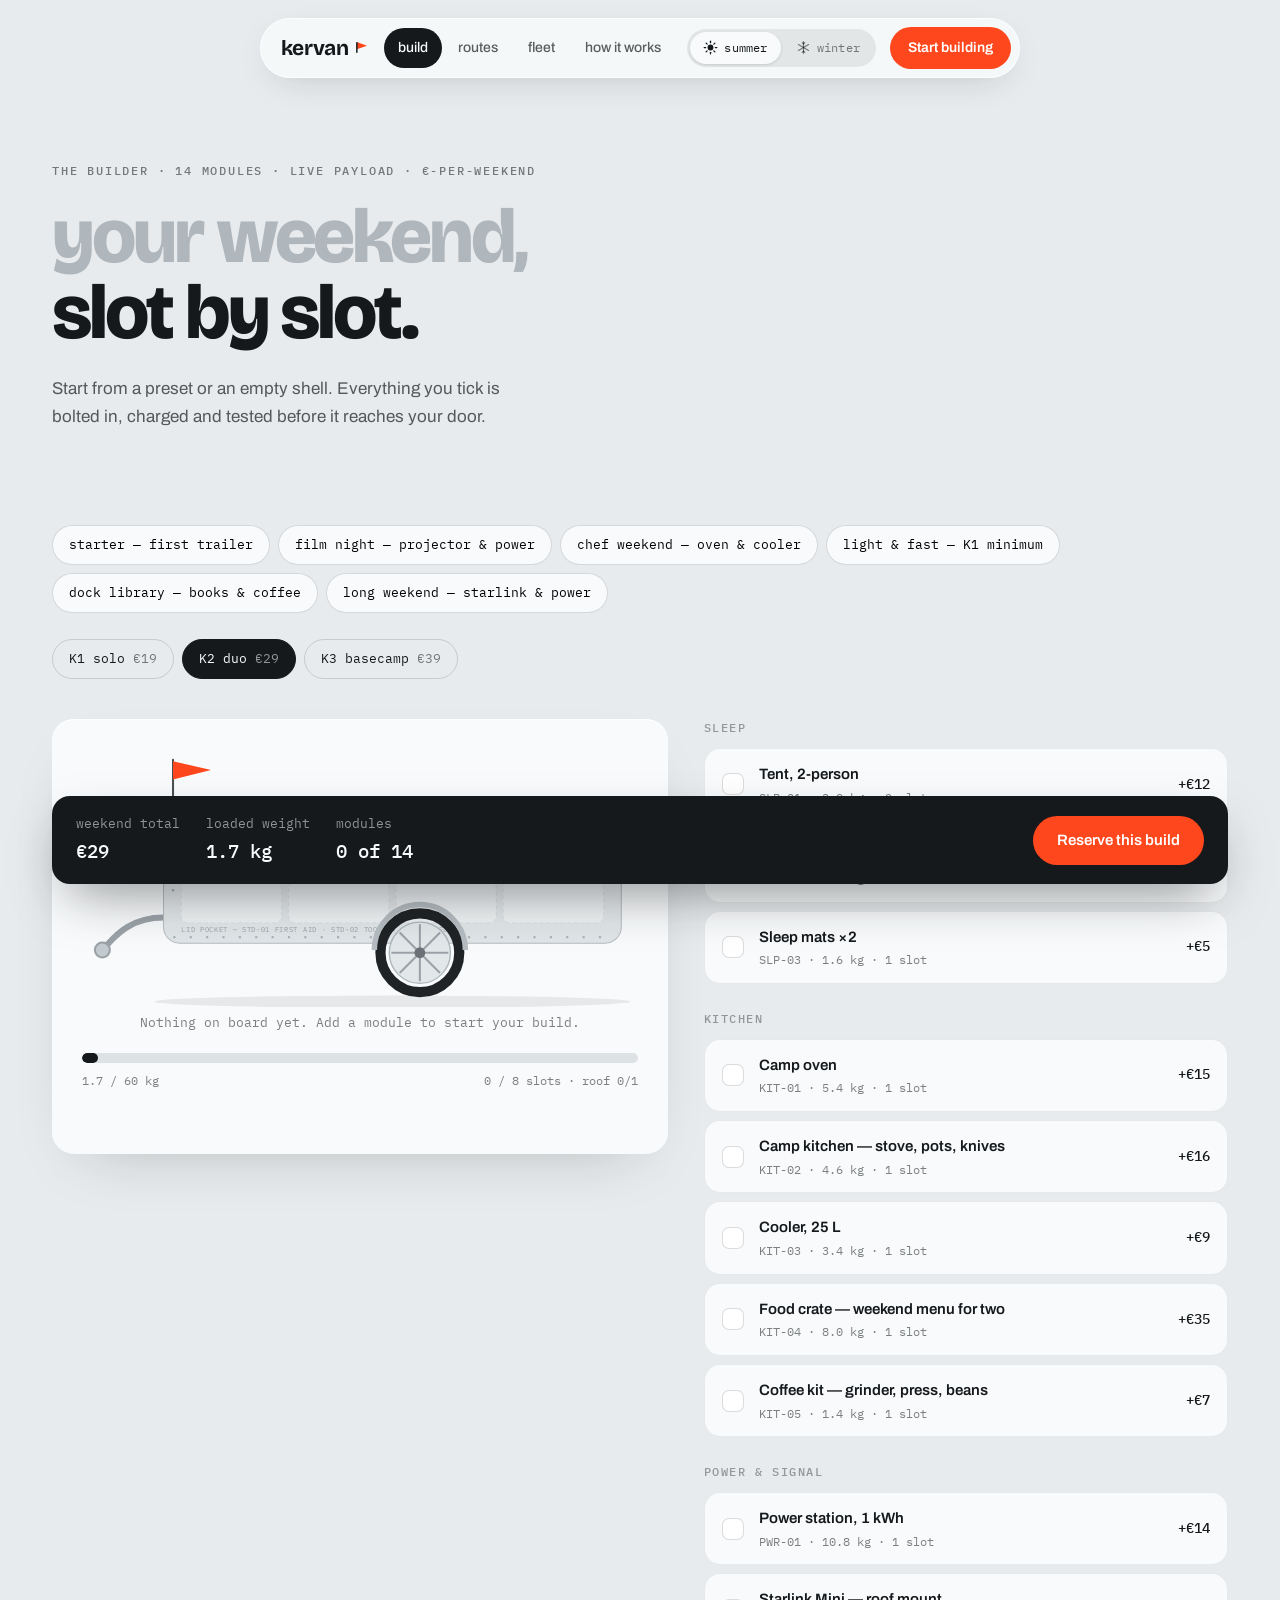
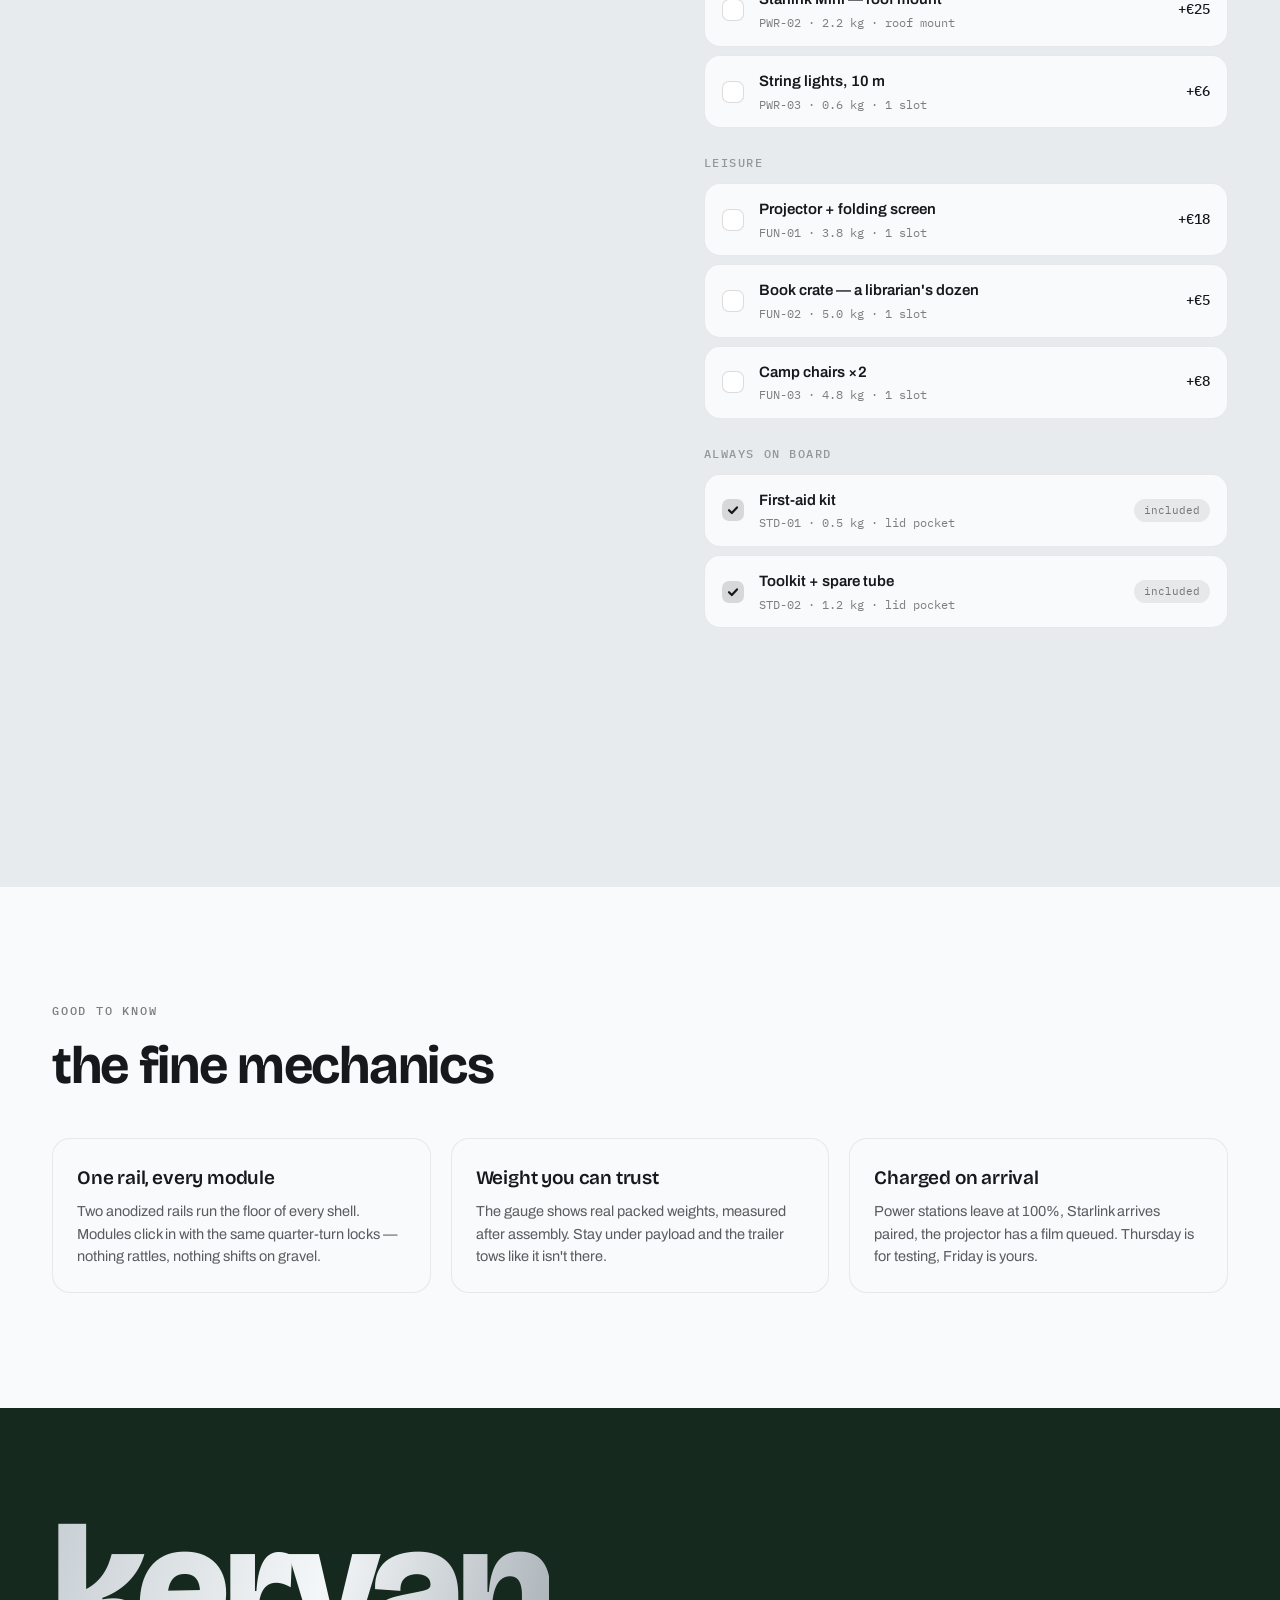
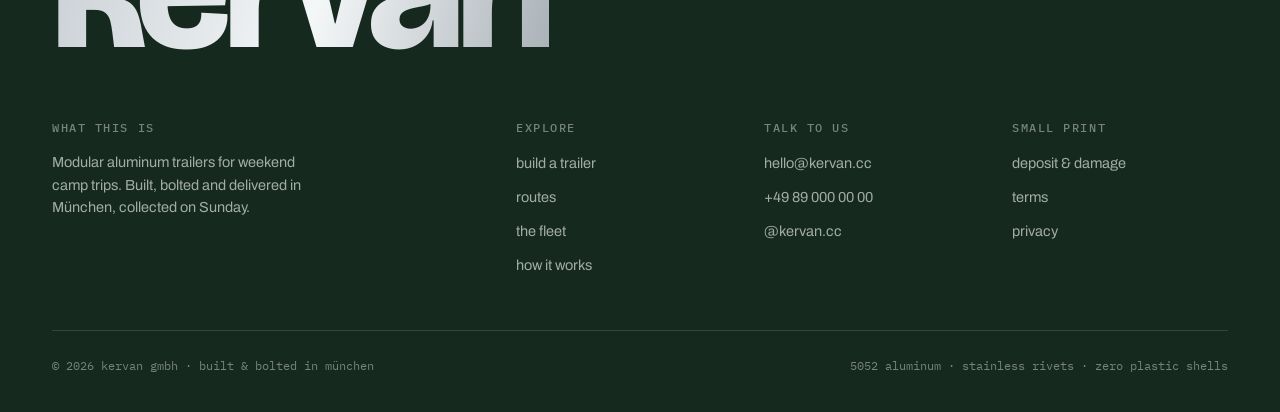
==== builder.html @ 7f9ca3a7 "kervan — modular bike-trailer rental site Static site: summer camp + winter ski seasonal modes, live" ====
<!DOCTYPE html>
<html lang="en">
<head>
<meta charset="UTF-8">
<meta name="viewport" content="width=device-width, initial-scale=1.0">
<title>build your trailer — kervan</title>
<meta name="description" content="Pick a shell, click in your modules — oven, projector, Starlink, books — and watch the payload gauge. We bolt it Thursday, deliver Friday.">
<meta name="theme-color" content="#E8EBED">
<script>
  /* season — apply before paint so there's no flash of the wrong mode */
  (function () {
    try {
      var s = localStorage.getItem("kervan-season");
      document.documentElement.dataset.season = (s === "winter") ? "winter" : "summer";
    } catch (e) {
      document.documentElement.dataset.season = "summer";
    }
  })();
</script>
<link rel="icon" href="data:image/svg+xml,%3Csvg xmlns='http://www.w3.org/2000/svg' viewBox='0 0 32 32'%3E%3Cpath d='M6 4 L28 11 L6 18 Z' fill='%23FF471D'/%3E%3Crect x='5' y='4' width='2.5' height='26' rx='1' fill='%2316191C'/%3E%3C/svg%3E">
<link rel="preconnect" href="https://fonts.googleapis.com">
<link rel="preconnect" href="https://fonts.gstatic.com" crossorigin>
<link href="https://fonts.googleapis.com/css2?family=Bricolage+Grotesque:opsz,wght@12..96,500;12..96,600;12..96,700;12..96,800&family=Archivo:wght@400;500;600&family=IBM+Plex+Mono:wght@400;500&display=swap" rel="stylesheet">
<link rel="stylesheet" href="css/style.css">
</head>
<body>

<nav class="nav" aria-label="Main">
  <div class="nav-pill">
    <a class="nav-brand" href="index.html">kervan
      <svg viewBox="0 0 14 14" aria-hidden="true"><path d="M2 1 L13 5 L2 9 Z" fill="#FF471D"/><rect x="1.2" y="1" width="1.6" height="12" rx="0.8" fill="#16191C"/></svg>
    </a>
    <div class="nav-links">
      <a href="builder.html" class="is-active">build</a>
      <a href="routes.html">routes</a>
      <a href="fleet.html">fleet</a>
      <a href="index.html#how">how it works</a>
    </div>
    <div class="season-toggle" role="group" aria-label="Choose season">
      <button type="button" class="season-btn" data-season-set="summer" aria-pressed="true">
        <svg viewBox="0 0 18 18" aria-hidden="true"><circle cx="9" cy="9" r="3.5" fill="currentColor"/><g stroke="currentColor" stroke-width="1.5" stroke-linecap="round"><line x1="9" y1="1.4" x2="9" y2="3.2"/><line x1="9" y1="14.8" x2="9" y2="16.6"/><line x1="1.4" y1="9" x2="3.2" y2="9"/><line x1="14.8" y1="9" x2="16.6" y2="9"/><line x1="3.7" y1="3.7" x2="5" y2="5"/><line x1="13" y1="13" x2="14.3" y2="14.3"/><line x1="14.3" y1="3.7" x2="13" y2="5"/><line x1="5" y1="13" x2="3.7" y2="14.3"/></g></svg>
        <span>summer</span>
      </button>
      <button type="button" class="season-btn" data-season-set="winter" aria-pressed="false">
        <svg viewBox="0 0 18 18" aria-hidden="true"><g stroke="currentColor" stroke-width="1.4" stroke-linecap="round"><line x1="9" y1="2" x2="9" y2="16"/><line x1="2.9" y1="5.5" x2="15.1" y2="12.5"/><line x1="2.9" y1="12.5" x2="15.1" y2="5.5"/><line x1="9" y1="4.6" x2="7.5" y2="3.3"/><line x1="9" y1="4.6" x2="10.5" y2="3.3"/><line x1="9" y1="13.4" x2="7.5" y2="14.7"/><line x1="9" y1="13.4" x2="10.5" y2="14.7"/></g></svg>
        <span>winter</span>
      </button>
    </div>
    <a class="btn btn--flag btn--small nav-cta" href="#build">Start building</a>
  </div>
</nav>

<header class="page-hero">
  <div class="wrap">
    <p class="eyebrow rise">the builder · 14 modules · live payload · €-per-weekend</p>
    <h1 class="hero-title">
      <span class="l1 rise">your weekend,</span>
      <span class="l2 rise rise-2">slot by slot.</span>
    </h1>
    <p class="hero-sub rise rise-2">Start from a preset or an empty shell. Everything you tick is bolted in, charged and tested before it reaches your door.</p>
  </div>
</header>

<main>
<section class="section" id="build" style="padding-top: 0;">
  <div class="wrap">
    <div class="presets reveal" aria-label="Preset builds">
      <button class="preset" data-preset="starter">starter — first trailer</button>
      <button class="preset" data-preset="film-night">film night — projector &amp; power</button>
      <button class="preset" data-preset="chef">chef weekend — oven &amp; cooler</button>
      <button class="preset" data-preset="light">light &amp; fast — K1 minimum</button>
      <button class="preset" data-preset="books">dock library — books &amp; coffee</button>
      <button class="preset" data-preset="long">long weekend — starlink &amp; power</button>
    </div>

    <div class="seg reveal" role="radiogroup" aria-label="Choose a shell">
      <label><input type="radio" name="model" value="k1"> K1 solo <span class="seg-price">€19</span></label>
      <label><input type="radio" name="model" value="k2" checked> K2 duo <span class="seg-price">€29</span></label>
      <label><input type="radio" name="model" value="k3"> K3 basecamp <span class="seg-price">€39</span></label>
    </div>

    <div class="builder-grid">
      <div class="rig reveal">
        <div id="rig-svg"></div>
        <p class="rig-empty" id="rig-empty">Nothing on board yet. Add a module to start your build.</p>
        <div class="gauge">
          <div class="gauge-track"><div class="gauge-fill" id="gauge-fill"></div></div>
          <div class="gauge-labels">
            <span id="gauge-kg">1.7 / 60 kg</span>
            <span id="gauge-slots">0 / 8 slots</span>
          </div>
          <p class="gauge-warn" id="gauge-warn"></p>
        </div>
      </div>

      <div class="reveal" id="module-list"></div>
    </div>

    <div class="build-bar build-bar--sticky">
      <div class="build-stats">
        <div><span>weekend total</span><b id="bar-eur">€29</b></div>
        <div><span>loaded weight</span><b id="bar-kg">1.7 kg</b></div>
        <div><span>modules</span><b id="bar-mods">0 of 14</b></div>
      </div>
      <button class="btn btn--flag" id="bar-reserve">Reserve this build</button>
    </div>
  </div>
</section>

<section class="section section--sheet">
  <div class="wrap">
    <div class="section-head reveal">
      <p class="eyebrow">good to know</p>
      <h2 class="h2">the fine mechanics</h2>
    </div>
    <div class="material-band">
      <div class="material-card reveal">
        <h3>One rail, every module</h3>
        <p>Two anodized rails run the floor of every shell. Modules click in with the same quarter-turn locks — nothing rattles, nothing shifts on gravel.</p>
      </div>
      <div class="material-card reveal">
        <h3>Weight you can trust</h3>
        <p>The gauge shows real packed weights, measured after assembly. Stay under payload and the trailer tows like it isn't there.</p>
      </div>
      <div class="material-card reveal">
        <h3>Charged on arrival</h3>
        <p>Power stations leave at 100%, Starlink arrives paired, the projector has a film queued. Thursday is for testing, Friday is yours.</p>
      </div>
    </div>
  </div>
</section>
</main>

<footer class="footer">
  <div class="wrap">
    <p class="footer-mark">kervan</p>
    <div class="footer-cols">
      <div>
        <h4>what this is</h4>
        <p data-label-summer="Modular aluminum trailers for weekend camp trips. Built, bolted and delivered in München, collected on Sunday." data-label-winter="Modular aluminum trailers for ski trips and mountain weekends. Built, bolted and delivered in München, collected on Sunday.">Modular aluminum trailers for weekend camp trips. Built, bolted and delivered in München, collected on Sunday.</p>
      </div>
      <div>
        <h4>explore</h4>
        <ul>
          <li><a href="builder.html">build a trailer</a></li>
          <li><a href="routes.html">routes</a></li>
          <li><a href="fleet.html">the fleet</a></li>
          <li><a href="index.html#how">how it works</a></li>
        </ul>
      </div>
      <div>
        <h4>talk to us</h4>
        <ul>
          <li><a href="mailto:hello@kervan.cc">hello@kervan.cc</a></li>
          <li><a href="tel:+498900000000">+49 89 000 00 00</a></li>
          <li><a href="#">@kervan.cc</a></li>
        </ul>
      </div>
      <div>
        <h4>small print</h4>
        <ul>
          <li><a href="index.html#how">deposit &amp; damage</a></li>
          <li><a href="#">terms</a></li>
          <li><a href="#">privacy</a></li>
        </ul>
      </div>
    </div>
    <div class="footer-base">
      <span>© 2026 kervan gmbh · built &amp; bolted in münchen</span>
      <span>5052 aluminum · stainless rivets · zero plastic shells</span>
    </div>
  </div>
</footer>

<dialog class="reserve" id="reserve-dialog">
  <div class="reserve-inner">
    <form id="reserve-form" novalidate>
      <h3>Reserve this build</h3>
      <p class="reserve-sub">We bolt it Thursday, deliver Friday 08:00–10:00, collect Sunday evening.</p>
      <div class="manifest" id="reserve-manifest"></div>
      <div class="field">
        <span class="field-label">Weekend</span>
        <div class="weekend-list" id="weekend-list"></div>
      </div>
      <div class="field">
        <label class="field-label" for="f-name">Name</label>
        <input type="text" id="f-name" autocomplete="name" placeholder="On the delivery label">
      </div>
      <div class="field">
        <label class="field-label" for="f-email">Email</label>
        <input type="email" id="f-email" autocomplete="email" placeholder="Where the manifest goes">
      </div>
      <div class="field">
        <label class="field-label" for="f-bike">Bike model</label>
        <input type="text" id="f-bike" autocomplete="off" placeholder="e.g. Cube Reaction, Tern GSD, Dutch city bike">
      </div>
      <p class="form-error" id="form-error"></p>
      <div class="reserve-actions">
        <button type="button" class="btn btn--ghost" id="reserve-cancel">Keep building</button>
        <button type="submit" class="btn btn--flag">Reserve this build</button>
      </div>
    </form>
    <div id="reserve-confirm" style="display:none">
      <h3>Build reserved.</h3>
      <p class="confirm-ref" id="confirm-ref">KV-0000</p>
      <div class="confirm-lines">
        <p>Bolting starts Thursday. Your trailer meets your bike Friday between 08:00 and 10:00.</p>
        <p>We'll fit the right coupling for your <b id="confirm-bike"></b> — no adapters to puzzle over.</p>
        <p>The manifest is on its way to <b id="confirm-email"></b>.</p>
      </div>
      <div class="reserve-actions">
        <button type="button" class="btn btn--ink" id="reserve-done">Done</button>
      </div>
    </div>
  </div>
</dialog>

<script src="js/app.js"></script>
</body>
</html>
---- css/style.css ----
/* kervan — design tokens */
:root {
  --alu: #E8EBED;
  --sheet: #F8FAFB;
  --ink: #16191C;
  --flag: #FF471D;
  --pine: #16291F;
  --dawn: #F3C77E;
  --frost: #A9C6D6;
  --frost-deep: #5C7E92;
  --snow: #F1F7FA;

  --ink-70: rgba(22, 25, 28, .70);
  --ink-55: rgba(22, 25, 28, .55);
  --ink-40: rgba(22, 25, 28, .40);
  --ink-15: rgba(22, 25, 28, .15);
  --ink-08: rgba(22, 25, 28, .08);
  --mist-90: rgba(237, 242, 238, .90);
  --mist-65: rgba(237, 242, 238, .65);
  --mist-45: rgba(237, 242, 238, .45);
  --mist-14: rgba(237, 242, 238, .14);

  --font-display: "Bricolage Grotesque", "Archivo", sans-serif;
  --font-body: "Archivo", system-ui, sans-serif;
  --font-mono: "IBM Plex Mono", ui-monospace, monospace;

  --radius-card: 22px;
  --wrap: 1240px;
}

* { box-sizing: border-box; }
html { scroll-behavior: smooth; }

body {
  margin: 0;
  background: var(--alu);
  color: var(--ink);
  font-family: var(--font-body);
  font-size: 16px;
  line-height: 1.55;
  -webkit-font-smoothing: antialiased;
}

::selection { background: var(--flag); color: #fff; }

img, svg { display: block; max-width: 100%; }
a { color: inherit; }
button { font: inherit; cursor: pointer; }

:focus-visible {
  outline: 2px solid var(--flag);
  outline-offset: 3px;
  border-radius: 4px;
}

.wrap {
  max-width: var(--wrap);
  margin-inline: auto;
  padding-inline: 32px;
}

/* ---------- nav ---------- */
.nav {
  position: fixed;
  top: 18px;
  left: 0;
  right: 0;
  z-index: 60;
  display: flex;
  justify-content: center;
  padding-inline: 16px;
  pointer-events: none;
}

.nav-pill {
  pointer-events: auto;
  display: flex;
  align-items: center;
  gap: 2px;
  background: rgba(248, 250, 251, .82);
  backdrop-filter: blur(14px) saturate(1.4);
  -webkit-backdrop-filter: blur(14px) saturate(1.4);
  border: 1px solid rgba(255, 255, 255, .7);
  box-shadow: 0 10px 36px -16px rgba(22, 25, 28, .25);
  border-radius: 999px;
  padding: 8px 8px 8px 20px;
}

.nav-brand {
  font-family: var(--font-display);
  font-weight: 700;
  font-size: 21px;
  letter-spacing: -0.02em;
  text-decoration: none;
  display: flex;
  align-items: center;
  gap: 7px;
  margin-right: 14px;
}

.nav-brand svg { width: 13px; height: 13px; }

.nav-links {
  display: flex;
  align-items: center;
  gap: 2px;
}

.nav-links a {
  font-size: 14px;
  font-weight: 500;
  text-decoration: none;
  color: var(--ink-70);
  padding: 9px 14px;
  border-radius: 999px;
  transition: background .18s, color .18s;
}

.nav-links a:hover { background: var(--ink-08); color: var(--ink); }
.nav-links a.is-active { background: var(--ink); color: var(--sheet); }

.nav-cta { margin-left: 12px; }

/* ---------- buttons ---------- */
.btn {
  display: inline-flex;
  align-items: center;
  gap: 9px;
  padding: 13px 24px;
  border-radius: 999px;
  border: none;
  font-weight: 600;
  font-size: 15px;
  text-decoration: none;
  transition: transform .18s, background .18s, border-color .18s;
}

.btn--flag { background: var(--flag); color: #fff; }
.btn--flag:hover { background: #E63A12; transform: translateY(-1px); }

.btn--ink { background: var(--ink); color: var(--sheet); }
.btn--ink:hover { background: #000; transform: translateY(-1px); }

.btn--ghost {
  background: transparent;
  border: 1.5px solid var(--ink-15);
  color: var(--ink);
}
.btn--ghost:hover { background: var(--sheet); border-color: var(--ink-40); }

.btn--small { padding: 10px 18px; font-size: 14px; }

.btn[disabled] { opacity: .45; pointer-events: none; }

/* ---------- hero ---------- */
.hero {
  position: relative;
  min-height: 100svh;
  display: grid;
  align-items: center;
  padding-top: 110px;
  padding-bottom: 90px;
  overflow: hidden;
}

.hero::before {
  content: "";
  position: absolute;
  inset: 0;
  background:
    url("data:image/svg+xml,%3Csvg xmlns='http://www.w3.org/2000/svg' width='360' height='100' viewBox='0 0 360 100'%3E%3Cg fill='%2316291F' fill-opacity='0.09'%3E%3Cpath d='M18 100 L40 30 L62 100 Z'/%3E%3Cpath d='M79 100 L95 50 L111 100 Z'/%3E%3Cpath d='M124 100 L150 20 L176 100 Z'/%3E%3Cpath d='M192 100 L210 44 L228 100 Z'/%3E%3Cpath d='M250 100 L270 34 L290 100 Z'/%3E%3Cpath d='M305 100 L320 54 L335 100 Z'/%3E%3C/g%3E%3C/svg%3E") bottom center / 360px auto repeat-x,
    radial-gradient(1100px 480px at 72% 96%, rgba(243, 199, 126, .55), transparent 62%),
    linear-gradient(180deg, #EFF2F4 0%, var(--alu) 60%);
  pointer-events: none;
  z-index: 0;
}

/* summer sun — a warm disc tucked into the top-right */
.hero::after {
  content: "";
  position: absolute;
  top: -90px;
  right: -40px;
  width: 440px;
  height: 440px;
  border-radius: 50%;
  background: radial-gradient(circle, rgba(255, 224, 158, .9) 0%, rgba(243, 199, 126, .42) 38%, transparent 70%);
  pointer-events: none;
  z-index: 0;
}

.hero > * { position: relative; z-index: 1; }

/* winter retint — same layout, cool coat */
[data-season="winter"] .hero::before {
  background:
    url("data:image/svg+xml,%3Csvg xmlns='http://www.w3.org/2000/svg' width='360' height='100' viewBox='0 0 360 100'%3E%3Cg fill='%235C7E92' fill-opacity='0.14'%3E%3Cpath d='M18 100 L40 30 L62 100 Z'/%3E%3Cpath d='M79 100 L95 50 L111 100 Z'/%3E%3Cpath d='M124 100 L150 20 L176 100 Z'/%3E%3Cpath d='M192 100 L210 44 L228 100 Z'/%3E%3Cpath d='M250 100 L270 34 L290 100 Z'/%3E%3Cpath d='M305 100 L320 54 L335 100 Z'/%3E%3C/g%3E%3C/svg%3E") bottom center / 360px auto repeat-x,
    radial-gradient(1100px 480px at 72% 96%, rgba(169, 198, 214, .5), transparent 62%),
    linear-gradient(180deg, #E7EFF3 0%, var(--alu) 62%);
}

[data-season="winter"] .hero::after {
  background: radial-gradient(circle, rgba(231, 241, 246, .95) 0%, rgba(169, 198, 214, .42) 42%, transparent 72%);
}

.hero-grid {
  position: relative;
  display: grid;
  grid-template-columns: 1.02fr .98fr;
  gap: 48px;
  align-items: center;
}

.eyebrow {
  font-family: var(--font-mono);
  font-size: 12px;
  font-weight: 500;
  text-transform: uppercase;
  letter-spacing: .15em;
  color: var(--ink-55);
  margin: 0 0 18px;
}

.hero-title {
  font-family: var(--font-display);
  font-weight: 800;
  font-size: clamp(2.9rem, 4.9vw, 5rem);
  line-height: .99;
  letter-spacing: -0.04em;
  margin: 0;
}

.hero-title .l1 { display: block; color: #AFB7BD; }
.hero-title .l2 { display: block; color: var(--ink); }

.hero-sub {
  font-size: 17px;
  line-height: 1.65;
  color: var(--ink-70);
  max-width: 46ch;
  margin: 24px 0 0;
}

.hero-actions {
  display: flex;
  flex-wrap: wrap;
  gap: 12px;
  margin-top: 32px;
}

.hero-note {
  font-family: var(--font-mono);
  font-size: 12px;
  color: var(--ink-55);
  margin-top: 22px;
}

.hero-stage { position: relative; }
.hero-stage svg { width: 100%; height: auto; }

/* hero animation — one orchestrated moment */
.roll-in {
  animation: roll 1.5s cubic-bezier(.16, 1, .3, 1) both .15s;
}
@keyframes roll {
  from { transform: translateX(130px); opacity: 0; }
  to { transform: translateX(0); opacity: 1; }
}

.spin {
  transform-box: fill-box;
  transform-origin: center;
  animation: spin 1.5s cubic-bezier(.16, 1, .3, 1) both .15s;
}
@keyframes spin {
  from { transform: rotate(-150deg); }
  to { transform: rotate(0deg); }
}

.flutter {
  transform-box: fill-box;
  transform-origin: left center;
  animation: flutter 2.8s ease-in-out infinite 1.6s;
}
@keyframes flutter {
  0%, 100% { transform: skewY(0deg) scaleX(1); }
  50% { transform: skewY(-5deg) scaleX(.96); }
}

.rise {
  animation: rise .9s cubic-bezier(.16, 1, .3, 1) both;
}
.rise-2 { animation-delay: .12s; }
.rise-3 { animation-delay: .24s; }
@keyframes rise {
  from { transform: translateY(26px); opacity: 0; }
  to { transform: translateY(0); opacity: 1; }
}

/* ---------- sections ---------- */
.section { padding-block: clamp(76px, 9vw, 130px); }

.section--sheet { background: var(--sheet); }

.section--pine {
  background:
    radial-gradient(900px 400px at 18% 0%, rgba(243, 199, 126, .08), transparent 60%),
    var(--pine);
  color: var(--mist-90);
}

.section--pine .eyebrow { color: var(--mist-45); }
.section--pine .h2 { color: #F2F6F3; }
.section--pine .lead { color: var(--mist-65); }

.h2 {
  font-family: var(--font-display);
  font-weight: 700;
  font-size: clamp(2.1rem, 4.2vw, 3.3rem);
  letter-spacing: -0.025em;
  line-height: 1.04;
  margin: 10px 0 16px;
}

.lead {
  font-size: 17px;
  color: var(--ink-70);
  max-width: 58ch;
  margin: 0;
}

.section-head { margin-bottom: 14px; }

.section-head--row {
  display: flex;
  align-items: flex-end;
  justify-content: space-between;
  gap: 24px;
  flex-wrap: wrap;
}

.head-link {
  font-family: var(--font-mono);
  font-size: 13px;
  text-decoration: none;
  border-bottom: 1px solid currentColor;
  padding-bottom: 2px;
  white-space: nowrap;
}
.head-link:hover { color: var(--flag); }
.section--pine .head-link { color: var(--dawn); }
.section--pine .head-link:hover { color: #fff; }

/* ---------- builder ---------- */
.seg {
  display: flex;
  gap: 8px;
  flex-wrap: wrap;
  margin-top: 26px;
}

.seg label {
  position: relative;
  font-family: var(--font-mono);
  font-size: 13px;
  padding: 9px 16px;
  border-radius: 999px;
  border: 1.5px solid var(--ink-15);
  cursor: pointer;
  transition: all .18s;
  display: inline-flex;
  gap: 8px;
  align-items: center;
}

.seg label:hover { border-color: var(--ink-40); }

.seg input { position: absolute; opacity: 0; pointer-events: none; }

.seg label:has(input:checked) {
  background: var(--ink);
  border-color: var(--ink);
  color: var(--sheet);
}

.seg .seg-price { opacity: .55; }

.builder-grid {
  display: grid;
  grid-template-columns: 1.08fr .92fr;
  gap: 36px;
  margin-top: 40px;
  align-items: start;
}

.rig {
  background: var(--sheet);
  border-radius: var(--radius-card);
  padding: 30px 30px 26px;
  box-shadow:
    inset 0 1px 0 #fff,
    0 24px 60px -34px rgba(22, 25, 28, .28);
  position: sticky;
  top: 96px;
}

.rig svg { width: 100%; height: auto; }

.rig-empty {
  font-family: var(--font-mono);
  font-size: 13px;
  color: var(--ink-55);
  text-align: center;
  margin: 6px 0 14px;
}

.gauge { margin-top: 20px; }

.gauge-track {
  height: 10px;
  border-radius: 999px;
  background: #DDE2E5;
  overflow: hidden;
}

.gauge-fill {
  height: 100%;
  border-radius: 999px;
  background: var(--ink);
  width: 0%;
  transition: width .45s cubic-bezier(.16, 1, .3, 1), background .3s;
}

.gauge-fill.is-over { background: var(--flag); }

.gauge-labels {
  display: flex;
  justify-content: space-between;
  font-family: var(--font-mono);
  font-size: 12px;
  color: var(--ink-55);
  margin-top: 9px;
}

.gauge-warn {
  font-family: var(--font-mono);
  font-size: 12.5px;
  color: var(--flag);
  margin-top: 10px;
  min-height: 1.2em;
}

/* module list */
.mod-group { margin-bottom: 26px; }

.mod-group-title {
  font-family: var(--font-mono);
  font-size: 12px;
  font-weight: 500;
  text-transform: uppercase;
  letter-spacing: .13em;
  color: var(--ink-40);
  margin: 0 0 10px;
}

.mod {
  position: relative;
  display: grid;
  grid-template-columns: auto 1fr auto;
  align-items: center;
  gap: 15px;
  background: var(--sheet);
  border: 1px solid var(--ink-08);
  border-radius: 16px;
  padding: 13px 17px;
  margin-bottom: 8px;
  cursor: pointer;
  transition: border-color .18s, transform .18s, background .18s;
}

.mod:hover { transform: translateY(-1px); border-color: var(--ink-40); }

.mod input { position: absolute; opacity: 0; pointer-events: none; }

.mod:has(input:checked) { border-color: var(--ink); background: #fff; }

.mod:has(input:focus-visible) { outline: 2px solid var(--flag); outline-offset: 3px; }

.tick {
  width: 22px;
  height: 22px;
  border-radius: 7px;
  border: 1.5px solid var(--ink-15);
  background: #fff;
  display: grid;
  place-items: center;
  transition: all .15s;
}

.tick svg { width: 12px; height: 12px; opacity: 0; transition: opacity .15s; }

.mod:has(input:checked) .tick { background: var(--ink); border-color: var(--ink); }
.mod:has(input:checked) .tick svg { opacity: 1; }

.mod-name { font-weight: 600; font-size: 15px; }

.mod-meta {
  font-family: var(--font-mono);
  font-size: 12px;
  color: var(--ink-55);
  margin-top: 2px;
}

.mod-price {
  font-family: var(--font-mono);
  font-size: 14px;
  font-weight: 500;
  white-space: nowrap;
}

.mod--std { cursor: default; }
.mod--std:hover { transform: none; border-color: var(--ink-08); }
.mod--std .tick { background: var(--ink-15); border-color: transparent; }
.mod--std .tick svg { opacity: 1; }

.mod-tag {
  font-family: var(--font-mono);
  font-size: 11px;
  color: var(--ink-55);
  background: var(--ink-08);
  border-radius: 999px;
  padding: 3px 10px;
}

/* build summary bar */
.build-bar {
  display: flex;
  flex-wrap: wrap;
  align-items: center;
  justify-content: space-between;
  gap: 18px;
  background: var(--ink);
  color: var(--sheet);
  border-radius: 18px;
  padding: 18px 24px;
  margin-top: 30px;
}

.build-bar--sticky {
  position: sticky;
  bottom: 16px;
  z-index: 30;
  box-shadow: 0 22px 54px -18px rgba(22, 25, 28, .55);
}

.build-stats {
  display: flex;
  gap: 26px;
  flex-wrap: wrap;
  font-family: var(--font-mono);
  font-size: 13px;
}

.build-stats b {
  display: block;
  font-size: 19px;
  font-weight: 500;
  margin-top: 2px;
}

.build-stats span { color: rgba(248, 250, 251, .55); }

/* presets */
.presets {
  display: flex;
  gap: 8px;
  flex-wrap: wrap;
  margin-top: 24px;
}

.preset {
  font-family: var(--font-mono);
  font-size: 13px;
  background: var(--sheet);
  border: 1.5px solid var(--ink-15);
  border-radius: 999px;
  padding: 9px 16px;
  transition: all .18s;
}

.preset:hover { border-color: var(--ink); }
.preset.is-on { background: var(--ink); border-color: var(--ink); color: var(--sheet); }

/* ---------- routes ---------- */
.routes-grid {
  display: grid;
  grid-template-columns: repeat(3, 1fr);
  gap: 20px;
  margin-top: 44px;
}

.route-card {
  background: rgba(248, 250, 251, .045);
  border: 1px solid var(--mist-14);
  border-radius: 20px;
  padding: 22px 22px 20px;
  transition: transform .2s, border-color .2s;
  display: flex;
  flex-direction: column;
}

.route-card:hover { transform: translateY(-3px); border-color: rgba(243, 199, 126, .5); }

.route-card svg { margin: -2px 0 6px; width: 100%; height: auto; }

.route-name {
  font-family: var(--font-display);
  font-weight: 600;
  font-size: 22px;
  letter-spacing: -0.015em;
  color: #F2F6F3;
  margin: 4px 0 6px;
}

.route-stats {
  font-family: var(--font-mono);
  font-size: 12px;
  color: var(--mist-45);
  display: flex;
  gap: 14px;
  margin-bottom: 10px;
}

.route-blurb {
  font-size: 14.5px;
  line-height: 1.6;
  color: var(--mist-65);
  margin: 0 0 18px;
  flex: 1;
}

.route-link {
  font-family: var(--font-mono);
  font-size: 13px;
  color: var(--dawn);
  text-decoration: none;
  border-bottom: 1px solid rgba(243, 199, 126, .4);
  padding-bottom: 2px;
  align-self: flex-start;
  transition: color .18s, border-color .18s;
}

.route-link:hover { color: #fff; border-color: #fff; }

/* ---------- fleet ---------- */
.fleet-grid {
  display: grid;
  grid-template-columns: repeat(3, 1fr);
  gap: 20px;
  margin-top: 44px;
}

.shell-card {
  background: var(--sheet);
  border: 1px solid var(--ink-08);
  border-radius: var(--radius-card);
  padding: 26px;
  display: flex;
  flex-direction: column;
  transition: transform .2s, border-color .2s;
}

.shell-card:hover { transform: translateY(-3px); border-color: var(--ink-40); }

.shell-code {
  font-family: var(--font-mono);
  font-size: 12px;
  letter-spacing: .12em;
  color: var(--ink-40);
}

.shell-name {
  font-family: var(--font-display);
  font-weight: 700;
  font-size: 28px;
  letter-spacing: -0.02em;
  margin: 4px 0 2px;
}

.shell-line { font-size: 14.5px; color: var(--ink-70); margin: 0 0 16px; }

.shell-card svg { margin: 6px 0 14px; }

.spec-row {
  display: flex;
  justify-content: space-between;
  font-family: var(--font-mono);
  font-size: 13px;
  padding: 9px 0;
  border-top: 1px solid var(--ink-08);
}

.spec-row span { color: var(--ink-55); }

.shell-foot {
  display: flex;
  align-items: center;
  justify-content: space-between;
  margin-top: 18px;
  gap: 12px;
}

.shell-price { font-family: var(--font-mono); font-size: 15px; font-weight: 500; }
.shell-price span { color: var(--ink-55); font-size: 12px; }

/* fleet page — large cards */
.shell-sheet {
  display: grid;
  grid-template-columns: 1.1fr .9fr;
  gap: 40px;
  align-items: center;
  background: var(--sheet);
  border: 1px solid var(--ink-08);
  border-radius: var(--radius-card);
  padding: 40px;
  margin-top: 28px;
}

.shell-sheet svg { width: 100%; height: auto; }

.material-band {
  display: grid;
  grid-template-columns: repeat(3, 1fr);
  gap: 20px;
  margin-top: 44px;
}

.material-card {
  background: var(--sheet);
  border: 1px solid var(--ink-08);
  border-radius: 18px;
  padding: 24px;
}

.material-card h3 {
  font-family: var(--font-display);
  font-size: 19px;
  font-weight: 600;
  letter-spacing: -0.01em;
  margin: 0 0 8px;
}

.material-card p { font-size: 14.5px; color: var(--ink-70); margin: 0; }

/* ---------- steps ---------- */
.steps-grid {
  display: grid;
  grid-template-columns: repeat(4, 1fr);
  gap: 20px;
  margin-top: 44px;
}

.step {
  background: var(--sheet);
  border: 1px solid var(--ink-08);
  border-radius: 18px;
  padding: 24px;
}

.step-when {
  font-family: var(--font-mono);
  font-size: 12px;
  letter-spacing: .1em;
  text-transform: uppercase;
  color: var(--ink-40);
  margin: 0 0 14px;
}

.step-when b { color: var(--flag); font-weight: 500; }

.step h3 {
  font-family: var(--font-display);
  font-size: 19px;
  font-weight: 600;
  letter-spacing: -0.01em;
  margin: 0 0 8px;
}

.step p { font-size: 14.5px; color: var(--ink-70); margin: 0; }

/* ---------- faq ---------- */
.faq { max-width: 760px; margin-top: 36px; }

.faq details { border-top: 1px solid var(--ink-15); }
.faq details:last-child { border-bottom: 1px solid var(--ink-15); }

.faq summary {
  list-style: none;
  display: flex;
  justify-content: space-between;
  align-items: center;
  gap: 18px;
  font-weight: 600;
  font-size: 16.5px;
  padding: 19px 2px;
  cursor: pointer;
}

.faq summary::-webkit-details-marker { display: none; }

.faq summary::after {
  content: "+";
  font-family: var(--font-mono);
  font-size: 19px;
  color: var(--ink-40);
  transition: transform .25s;
}

.faq details[open] summary::after { transform: rotate(45deg); }

.faq p {
  font-size: 15px;
  color: var(--ink-70);
  max-width: 64ch;
  margin: 0;
  padding: 0 2px 20px;
}

/* ---------- page hero (inner pages) ---------- */
.page-hero {
  padding-top: clamp(140px, 18vh, 190px);
  padding-bottom: clamp(40px, 6vw, 70px);
}

.page-hero .hero-title { font-size: clamp(2.8rem, 6vw, 5rem); }

/* ---------- dialog ---------- */
dialog.reserve {
  border: none;
  border-radius: var(--radius-card);
  background: var(--sheet);
  color: var(--ink);
  padding: 0;
  width: min(540px, calc(100vw - 32px));
  max-height: calc(100svh - 64px);
}

dialog.reserve::backdrop { background: rgba(22, 25, 28, .55); backdrop-filter: blur(3px); }

.reserve-inner { padding: 30px; }

.reserve-inner h3 {
  font-family: var(--font-display);
  font-weight: 700;
  font-size: 26px;
  letter-spacing: -0.02em;
  margin: 0 0 4px;
}

.reserve-sub { font-size: 14.5px; color: var(--ink-70); margin: 0 0 20px; }

.manifest {
  font-family: var(--font-mono);
  font-size: 13px;
  background: var(--alu);
  border-radius: 14px;
  padding: 16px 18px;
  margin-bottom: 20px;
}

.manifest-row {
  display: flex;
  justify-content: space-between;
  gap: 14px;
  padding: 3.5px 0;
}

.manifest-row span:first-child { color: var(--ink-55); }

.manifest-row.is-total {
  border-top: 1px solid var(--ink-15);
  margin-top: 8px;
  padding-top: 10px;
  font-weight: 600;
}

.field { margin-bottom: 14px; }

.field-label {
  font-family: var(--font-mono);
  font-size: 12px;
  text-transform: uppercase;
  letter-spacing: .1em;
  color: var(--ink-55);
  display: block;
  margin-bottom: 7px;
}

.field input[type="text"], .field input[type="email"] {
  width: 100%;
  font: inherit;
  font-size: 15px;
  padding: 12px 14px;
  border-radius: 12px;
  border: 1.5px solid var(--ink-15);
  background: #fff;
  color: var(--ink);
}

.field input:focus { outline: 2px solid var(--flag); outline-offset: 1px; border-color: transparent; }

.weekend-list { display: grid; gap: 8px; }

.weekend-list label {
  position: relative;
  font-family: var(--font-mono);
  font-size: 13.5px;
  border: 1.5px solid var(--ink-15);
  border-radius: 12px;
  padding: 12px 15px;
  cursor: pointer;
  display: flex;
  justify-content: space-between;
  transition: all .15s;
}

.weekend-list label:hover { border-color: var(--ink-40); }
.weekend-list label:has(input:checked) { border-color: var(--ink); background: #fff; }
.weekend-list input { position: absolute; opacity: 0; }

.form-error {
  font-family: var(--font-mono);
  font-size: 12.5px;
  color: var(--flag);
  min-height: 1.3em;
  margin: 6px 0 10px;
}

.reserve-actions { display: flex; gap: 10px; justify-content: flex-end; margin-top: 20px; }

.confirm-ref {
  font-family: var(--font-mono);
  font-size: 15px;
  background: var(--ink);
  color: var(--sheet);
  border-radius: 12px;
  padding: 14px 18px;
  text-align: center;
  letter-spacing: .06em;
  margin: 18px 0;
}

.confirm-lines { font-size: 15px; color: var(--ink-70); }
.confirm-lines p { margin: 8px 0; }

/* ---------- toast ---------- */
#toast {
  position: fixed;
  left: 50%;
  bottom: 26px;
  transform: translateX(-50%) translateY(8px);
  background: var(--ink);
  color: var(--sheet);
  font-family: var(--font-mono);
  font-size: 13px;
  padding: 13px 22px;
  border-radius: 999px;
  opacity: 0;
  pointer-events: none;
  transition: opacity .3s, transform .3s;
  z-index: 90;
  max-width: calc(100vw - 40px);
  text-align: center;
}

#toast.show { opacity: 1; transform: translateX(-50%) translateY(0); }

/* ---------- footer ---------- */
.footer {
  background: var(--pine);
  color: var(--mist-65);
  padding: clamp(70px, 8vw, 110px) 0 36px;
  overflow: hidden;
}

.footer-mark {
  font-family: var(--font-display);
  font-weight: 800;
  font-size: clamp(4.4rem, 14vw, 11rem);
  letter-spacing: -0.04em;
  line-height: .9;
  margin: 0 0 50px;
  background: linear-gradient(105deg, #C8CFD4 0%, #F4F7F8 28%, #A9B1B7 52%, #E4E9EB 74%, #BEC6CB 100%);
  background-size: 200% 100%;
  -webkit-background-clip: text;
  background-clip: text;
  color: transparent;
  width: fit-content;
  transition: background-position 1.2s ease;
}

.footer-mark:hover { background-position: 100% 0; }

.footer-cols {
  display: grid;
  grid-template-columns: 2fr 1fr 1fr 1fr;
  gap: 32px;
  padding-bottom: 44px;
  border-bottom: 1px solid var(--mist-14);
}

.footer-cols p { font-size: 14.5px; max-width: 34ch; margin: 0; }

.footer-cols h4 {
  font-family: var(--font-mono);
  font-size: 12px;
  font-weight: 500;
  text-transform: uppercase;
  letter-spacing: .13em;
  color: var(--mist-45);
  margin: 0 0 14px;
}

.footer-cols ul { list-style: none; padding: 0; margin: 0; }
.footer-cols li { margin-bottom: 9px; }

.footer-cols a {
  font-size: 14.5px;
  color: var(--mist-65);
  text-decoration: none;
}
.footer-cols a:hover { color: #fff; }

.footer-base {
  display: flex;
  justify-content: space-between;
  gap: 16px;
  flex-wrap: wrap;
  font-family: var(--font-mono);
  font-size: 12px;
  color: var(--mist-45);
  padding-top: 26px;
}

/* ---------- reveal on scroll ---------- */
.reveal { opacity: 0; transform: translateY(16px); transition: opacity .7s ease, transform .7s cubic-bezier(.16, 1, .3, 1); }
.reveal.in { opacity: 1; transform: translateY(0); }

/* svg module pop */
.mod-pop {
  transform-box: fill-box;
  transform-origin: center;
  animation: modpop .45s cubic-bezier(.16, 1, .3, 1) both;
}
@keyframes modpop {
  from { opacity: 0; transform: translateY(9px) scale(.93); }
  to { opacity: 1; transform: translateY(0) scale(1); }
}

/* ---------- season toggle ---------- */
.season-toggle {
  display: inline-flex;
  align-items: center;
  gap: 2px;
  background: var(--ink-08);
  border-radius: 999px;
  padding: 3px;
  margin-left: 10px;
}

.season-btn {
  display: inline-flex;
  align-items: center;
  gap: 6px;
  border: none;
  background: transparent;
  color: var(--ink-55);
  font-family: var(--font-mono);
  font-size: 12px;
  letter-spacing: .02em;
  padding: 7px 13px;
  border-radius: 999px;
  transition: background .18s, color .18s, box-shadow .18s;
}

.season-btn svg { width: 15px; height: 15px; }

.season-btn[aria-pressed="true"] {
  background: var(--sheet);
  color: var(--ink);
  box-shadow: 0 1px 3px rgba(22, 25, 28, .14);
}

[data-season="winter"] .season-btn[data-season-set="winter"][aria-pressed="true"] { color: var(--frost-deep); }

/* ---------- season: show / hide ---------- */
.season-winter { display: none; }
[data-season="winter"] .season-summer { display: none; }
[data-season="winter"] .season-winter { display: block; }

/* hero skis ride along only in winter */
[data-season="summer"] .hero-skis { display: none; }

/* ---------- snow (winter, site-wide) ---------- */
[data-season="winter"] body::after {
  content: "";
  position: fixed;
  inset: 0;
  pointer-events: none;
  z-index: 40;
  opacity: .85;
  background-image:
    radial-gradient(2.4px 2.4px at 20% 30%, #fff, transparent),
    radial-gradient(2px 2px at 70% 60%, #fff, transparent),
    radial-gradient(1.7px 1.7px at 40% 80%, rgba(255, 255, 255, .9), transparent),
    radial-gradient(2.2px 2.2px at 85% 22%, #fff, transparent),
    radial-gradient(1.6px 1.6px at 55% 48%, rgba(255, 255, 255, .85), transparent);
  background-size: 300px 300px, 260px 260px, 320px 320px, 280px 280px, 340px 340px;
  animation: snowfall 16s linear infinite;
}

@keyframes snowfall {
  from { background-position: 0 0, 0 0, 0 0, 0 0, 0 0; }
  to   { background-position: 0 600px, 0 520px, 0 640px, 0 560px, 0 680px; }
}

/* ---------- premade winter kits ---------- */
.kits-head { margin-top: clamp(52px, 7vw, 88px); }

.kits-grid {
  display: grid;
  grid-template-columns: repeat(3, 1fr);
  gap: 20px;
  margin-top: 40px;
}

.kit-card {
  display: flex;
  flex-direction: column;
  background: var(--sheet);
  border: 1px solid var(--ink-08);
  border-radius: var(--radius-card);
  padding: 24px;
  text-decoration: none;
  color: inherit;
  transition: transform .2s, border-color .2s, box-shadow .2s;
}

.kit-card:hover {
  transform: translateY(-3px);
  border-color: var(--frost);
  box-shadow: 0 24px 50px -34px rgba(22, 25, 28, .3);
}

.kit-ico {
  width: 46px;
  height: 46px;
  border-radius: 13px;
  display: grid;
  place-items: center;
  background: linear-gradient(160deg, #EAF1F5, #D5E2EA);
  color: var(--frost-deep);
  margin-bottom: 16px;
}

.kit-name {
  font-family: var(--font-display);
  font-weight: 600;
  font-size: 20px;
  letter-spacing: -0.015em;
  margin: 0 0 6px;
}

.kit-blurb { font-size: 14.5px; color: var(--ink-70); margin: 0 0 18px; flex: 1; }

.kit-foot { display: flex; align-items: center; justify-content: space-between; gap: 10px; }

.kit-meta { font-family: var(--font-mono); font-size: 12px; color: var(--ink-55); }

.kit-go { font-family: var(--font-mono); font-size: 13px; color: var(--flag); white-space: nowrap; }

/* ---------- responsive ---------- */
@media (max-width: 1080px) {
  .hero-grid { grid-template-columns: 1fr; gap: 36px; }
  .hero { padding-top: 130px; }
  .hero-stage { max-width: 620px; }
  .builder-grid { grid-template-columns: 1fr; }
  .rig { position: static; }
  .routes-grid, .fleet-grid, .material-band, .kits-grid { grid-template-columns: repeat(2, 1fr); }
  .steps-grid { grid-template-columns: repeat(2, 1fr); }
  .shell-sheet { grid-template-columns: 1fr; padding: 28px; }
  .footer-cols { grid-template-columns: 1fr 1fr; }
  .season-btn span { display: none; }
  .season-btn { padding: 7px 9px; }
}

@media (max-width: 700px) {
  .nav-links a:not(.nav-keep) { display: none; }
  .routes-grid, .fleet-grid, .steps-grid, .material-band, .kits-grid { grid-template-columns: 1fr; }
  .wrap { padding-inline: 20px; }
  .build-bar { padding: 16px 18px; }
  .build-stats { gap: 18px; }
}

/* ---------- reduced motion ---------- */
@media (prefers-reduced-motion: reduce) {
  html { scroll-behavior: auto; }
  .roll-in, .spin, .flutter, .rise, .rise-2, .rise-3, .mod-pop { animation: none; }
  .reveal { opacity: 1; transform: none; transition: none; }
  .gauge-fill, .mod, .route-card, .shell-card, .btn, .kit-card { transition: none; }
  [data-season="winter"] body::after { animation: none; }
}
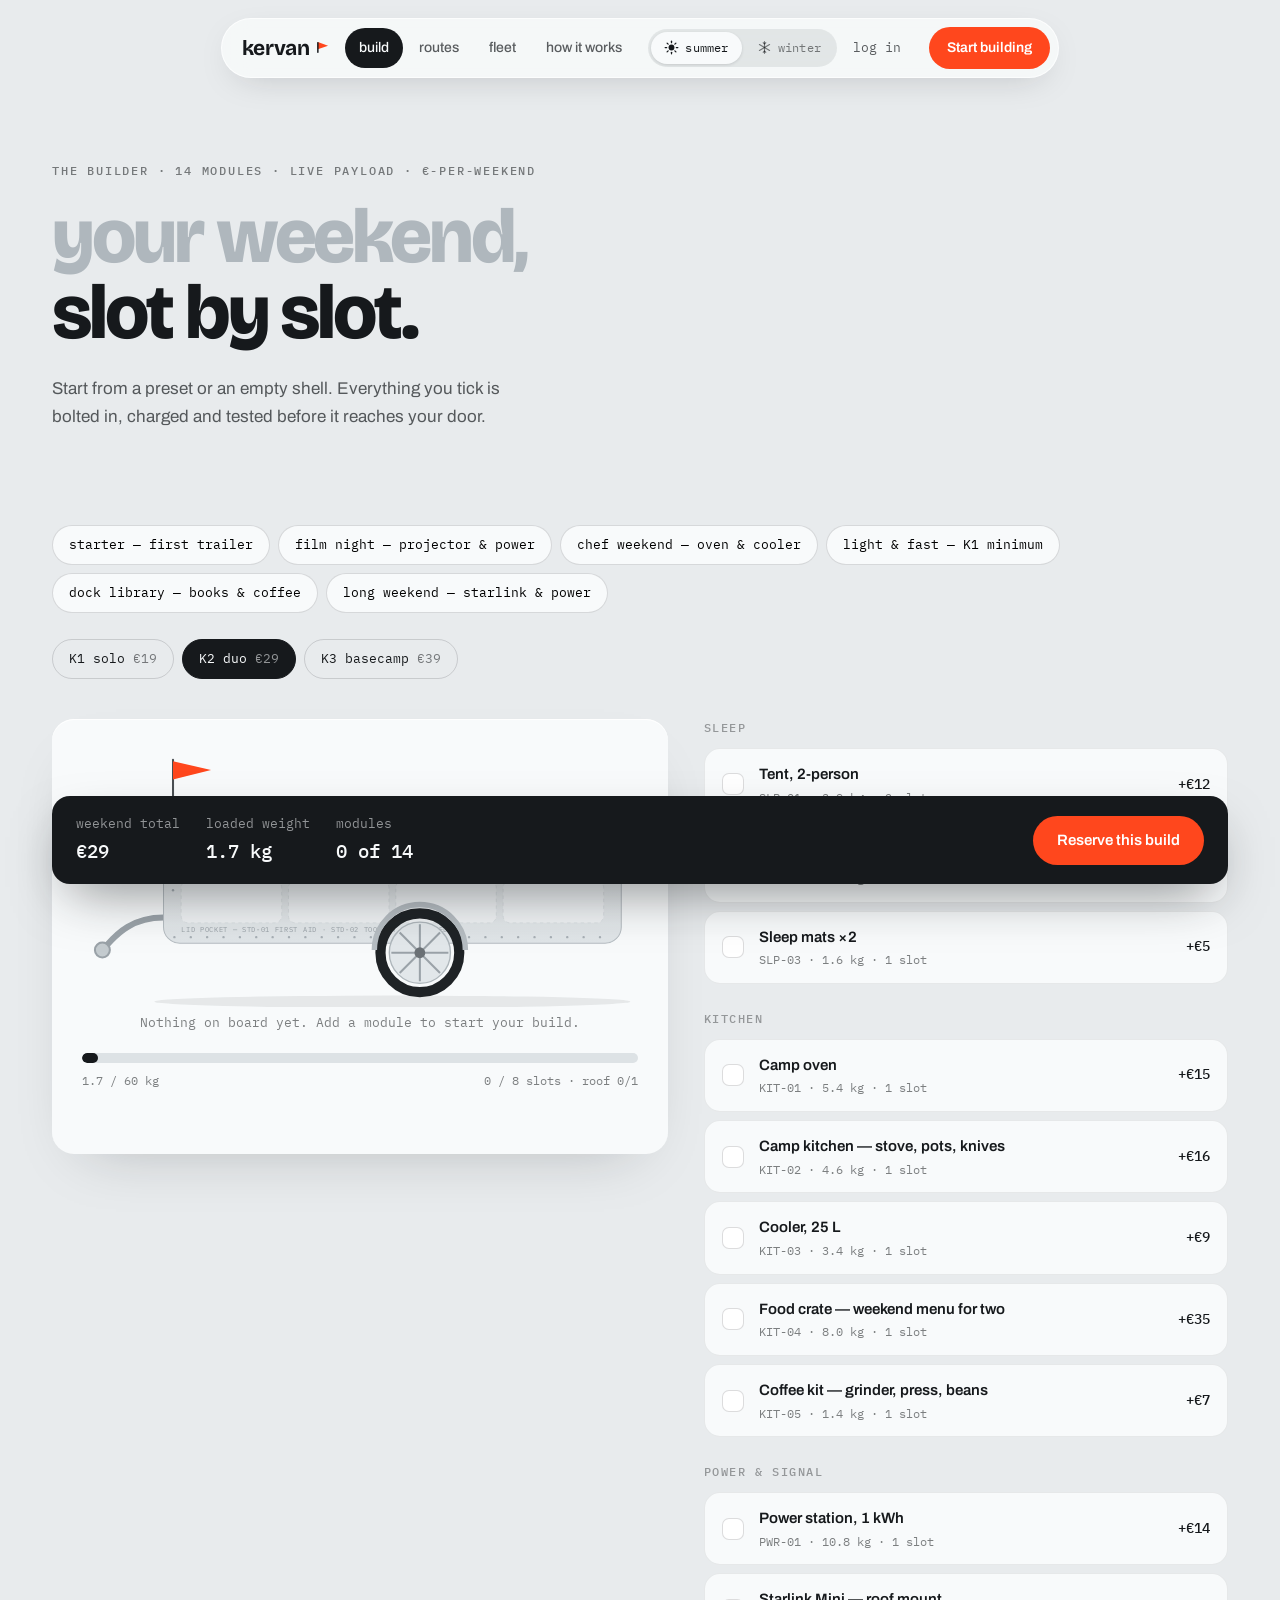
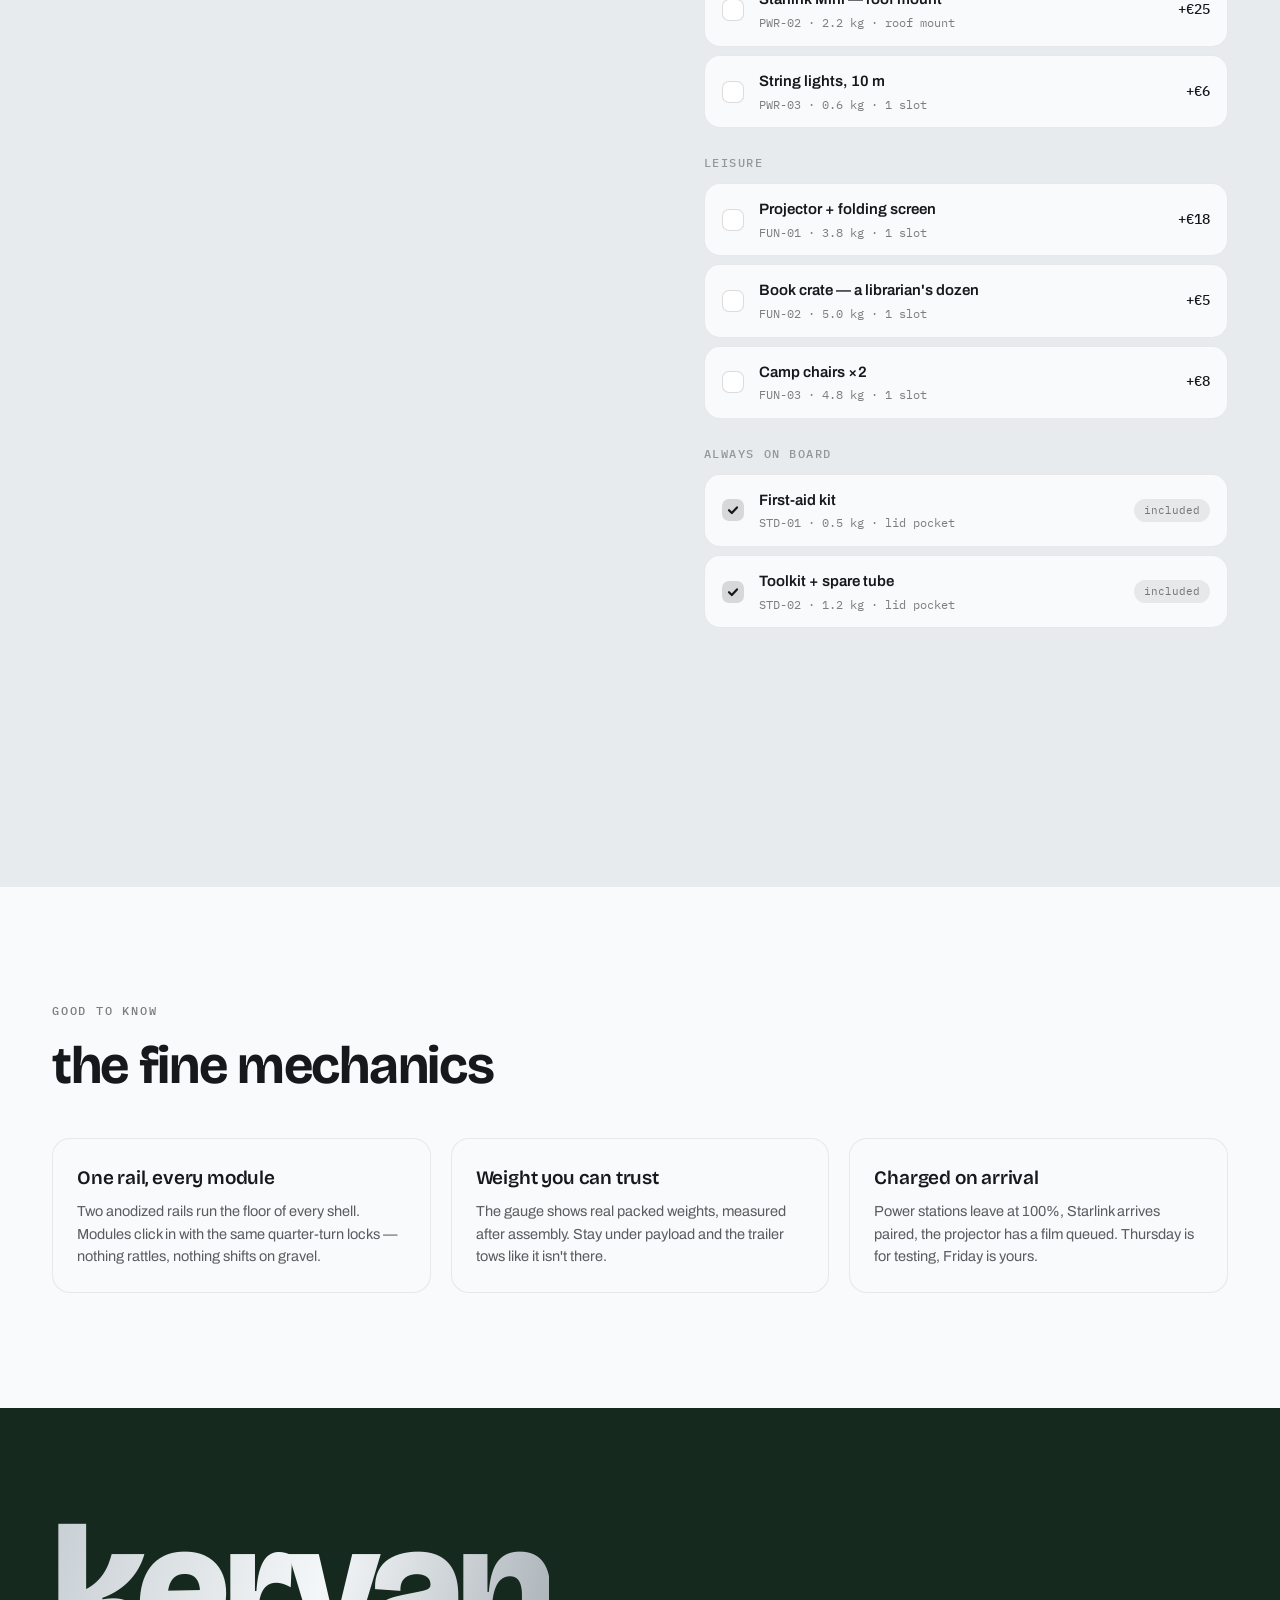
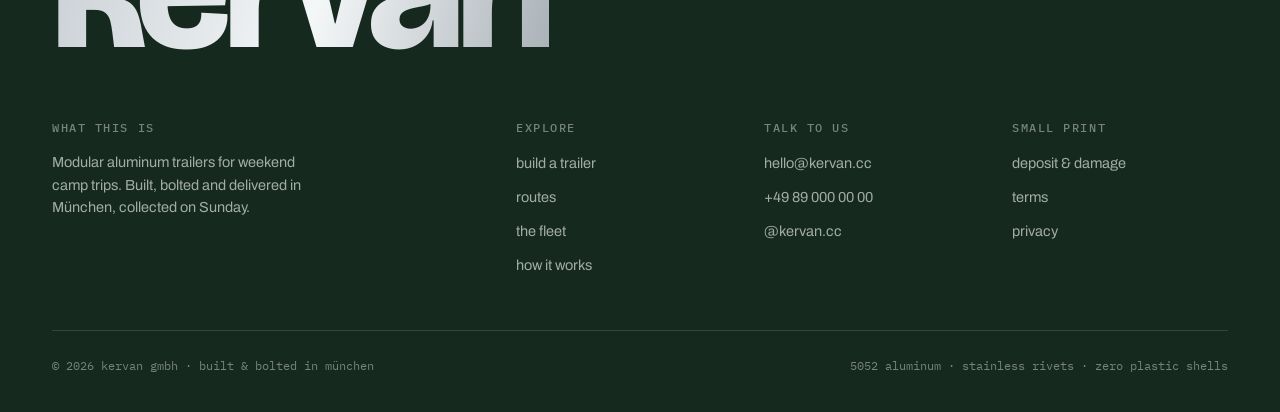
==== commit 525de4df: "Add demo login page and name greeting in hero (summer + winter) Co-Authored-By: Claude Opus 4.8 <nor" ====
--- a/builder.html
+++ b/builder.html
@@ -46,6 +46,7 @@
         <span>winter</span>
       </button>
     </div>
+    <a class="nav-login" data-auth-link href="login.html">log in</a>
     <a class="btn btn--flag btn--small nav-cta" href="#build">Start building</a>
   </div>
 </nav>
--- a/css/style.css
+++ b/css/style.css
@@ -1179,6 +1179,72 @@
 
 .kit-go { font-family: var(--font-mono); font-size: 13px; color: var(--flag); white-space: nowrap; }
 
+/* ---------- login / auth ---------- */
+.nav-login {
+  font-family: var(--font-mono);
+  font-size: 13px;
+  text-decoration: none;
+  color: var(--ink-70);
+  padding: 9px 14px;
+  border-radius: 999px;
+  white-space: nowrap;
+  transition: background .18s, color .18s;
+}
+
+.nav-login:hover { background: var(--ink-08); color: var(--ink); }
+
+.auth {
+  min-height: 100svh;
+  display: grid;
+  place-items: center;
+  padding: 120px 20px 60px;
+}
+
+.auth-card {
+  width: min(440px, 100%);
+  background: var(--sheet);
+  border: 1px solid var(--ink-08);
+  border-radius: var(--radius-card);
+  padding: 36px 34px;
+  box-shadow: inset 0 1px 0 #fff, 0 30px 70px -40px rgba(22, 25, 28, .4);
+}
+
+.auth-title {
+  font-family: var(--font-display);
+  font-weight: 700;
+  font-size: clamp(2rem, 5vw, 2.6rem);
+  letter-spacing: -0.03em;
+  line-height: 1.02;
+  margin: 10px 0 10px;
+}
+
+.auth-sub { font-size: 15px; line-height: 1.6; color: var(--ink-70); margin: 0 0 24px; }
+
+.auth-card .field input[type="text"],
+.auth-card .field input[type="email"],
+.auth-card .field input[type="password"] {
+  width: 100%;
+  font: inherit;
+  font-size: 15px;
+  padding: 12px 14px;
+  border-radius: 12px;
+  border: 1.5px solid var(--ink-15);
+  background: #fff;
+  color: var(--ink);
+}
+
+.auth-card .field input:focus { outline: 2px solid var(--flag); outline-offset: 1px; border-color: transparent; }
+
+.auth-submit { width: 100%; justify-content: center; margin-top: 6px; }
+
+.auth-foot { font-family: var(--font-mono); font-size: 13px; color: var(--ink-55); margin: 18px 0 0; text-align: center; }
+.auth-foot a { color: var(--flag); text-decoration: none; }
+.auth-foot a:hover { text-decoration: underline; }
+
+@media (max-width: 700px) {
+  .nav-login { padding: 8px 9px; font-size: 12.5px; }
+}
+
 /* ---------- responsive ---------- */
 @media (max-width: 1080px) {
   .hero-grid { grid-template-columns: 1fr; gap: 36px; }
